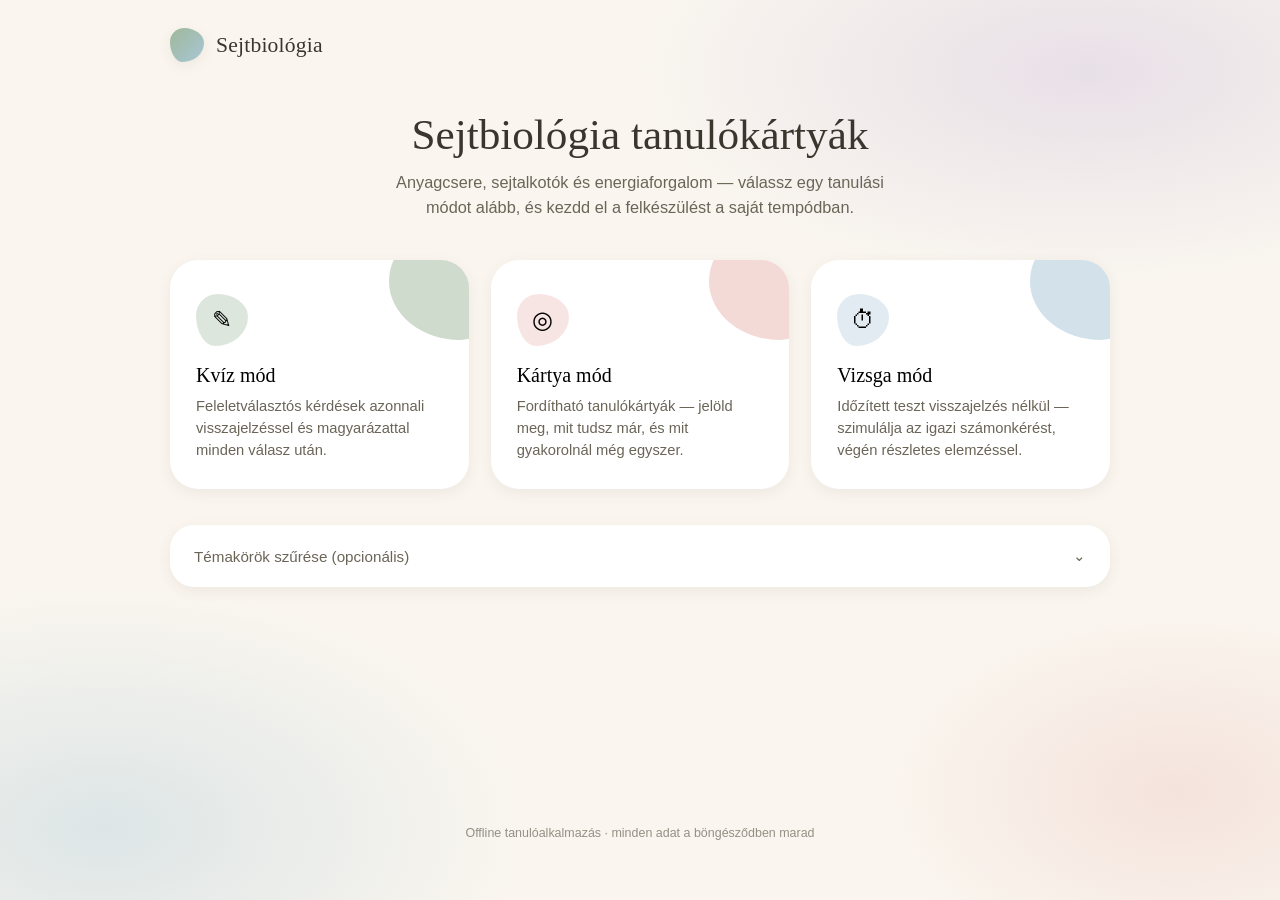
==== index.html @ aa8698a2 "Add files via upload" ====
<!DOCTYPE html>
<html lang="hu">
<head>
<meta charset="UTF-8">
<meta name="viewport" content="width=device-width, initial-scale=1.0, maximum-scale=1">
<title>Sejtbiológia — Tanulókártyák</title>
<style>
  /* ---------- Design tokens ---------- */
  :root{
    --cream:#FAF6EF;
    --cream-2:#F3ECDF;
    --ink:#3A362E;
    --ink-soft:#6b6558;
    --sage:#9FB89A;
    --sage-deep:#7A9B76;
    --blush:#E7B6B0;
    --blush-deep:#D99089;
    --powder:#A8C6D6;
    --powder-deep:#7FA9BE;
    --lavender:#C6B7D9;
    --lavender-deep:#A78FC2;
    --gold:#E0B564;
    --white:#FFFFFF;
    --shadow: 0 10px 30px rgba(80,70,50,0.10);
    --shadow-soft: 0 4px 14px rgba(80,70,50,0.08);
    --radius-blob-1: 42% 58% 63% 37% / 41% 44% 56% 59%;
    --radius-blob-2: 63% 37% 41% 59% / 51% 46% 54% 49%;
    --radius-card: 28px;
    --font-body: -apple-system, "Segoe UI", "Noto Sans", Roboto, Helvetica, Arial, sans-serif;
    --font-display: Georgia, "Iowan Old Style", "Palatino Linotype", "Book Antiqua", serif;
  }

  *{box-sizing:border-box;}
  html,body{height:100%;}
  body{
    margin:0;
    font-family:var(--font-body);
    color:var(--ink);
    background:
      radial-gradient(ellipse 60% 40% at 85% 8%, rgba(199,183,217,0.35), transparent 60%),
      radial-gradient(ellipse 55% 45% at 8% 92%, rgba(168,198,214,0.35), transparent 60%),
      radial-gradient(ellipse 40% 35% at 92% 88%, rgba(231,182,176,0.30), transparent 60%),
      var(--cream);
    min-height:100vh;
    -webkit-font-smoothing:antialiased;
  }

  ::selection{ background: var(--gold); color:var(--ink); }

  button{ font-family:inherit; cursor:pointer; }

  .app{
    max-width:980px;
    margin:0 auto;
    padding:28px 20px 60px;
    min-height:100vh;
    display:flex;
    flex-direction:column;
  }

  /* ---------- Top bar ---------- */
  .topbar{
    display:flex;
    align-items:center;
    justify-content:space-between;
    gap:12px;
    margin-bottom:28px;
  }
  .brand{
    display:flex; align-items:center; gap:12px;
    font-family:var(--font-display);
    font-size:1.35rem;
    letter-spacing:0.2px;
  }
  .brand .dot{
    width:34px;height:34px;border-radius:var(--radius-blob-1);
    background: linear-gradient(135deg, var(--sage), var(--powder));
    flex-shrink:0;
    box-shadow: var(--shadow-soft);
  }
  .home-btn{
    background:var(--white);
    border:1px solid rgba(58,54,46,0.08);
    color:var(--ink-soft);
    padding:9px 18px;
    border-radius:999px;
    font-size:0.88rem;
    box-shadow: var(--shadow-soft);
    transition: transform .15s ease, box-shadow .15s ease;
    display:none;
  }
  .home-btn:hover{ transform: translateY(-1px); box-shadow: var(--shadow); }
  .home-btn.show{ display:inline-flex; align-items:center; gap:6px; }

  .view{ display:none; flex:1; flex-direction:column; }
  .view.active{ display:flex; }
  .fade-in{ animation: fadeIn .35s ease both; }
  @keyframes fadeIn{ from{opacity:0; transform:translateY(6px);} to{opacity:1; transform:translateY(0);} }

  /* ---------- Home / Mode selector ---------- */
  .hero{
    text-align:center;
    margin: 20px 0 40px;
  }
  .hero h1{
    font-family:var(--font-display);
    font-weight:400;
    font-size:clamp(1.9rem, 4.5vw, 2.7rem);
    margin:0 0 10px;
    line-height:1.15;
  }
  .hero p{
    color:var(--ink-soft);
    font-size:1.02rem;
    max-width:520px;
    margin:0 auto;
    line-height:1.55;
  }

  .mode-grid{
    display:grid;
    grid-template-columns: repeat(3, 1fr);
    gap:22px;
    margin-bottom: 36px;
  }
  @media (max-width: 760px){
    .mode-grid{ grid-template-columns: 1fr; }
  }

  .mode-card{
    position:relative;
    border:none;
    padding:34px 26px 28px;
    border-radius: var(--radius-card);
    text-align:left;
    background:var(--white);
    box-shadow: var(--shadow-soft);
    transition: transform .22s ease, box-shadow .22s ease;
    overflow:hidden;
  }
  .mode-card:hover{ transform: translateY(-5px); box-shadow: var(--shadow); }
  .mode-card:focus-visible{ outline:3px solid var(--gold); outline-offset:3px; }

  .mode-card .blob{
    position:absolute;
    width:120px; height:120px;
    border-radius:var(--radius-blob-2);
    top:-40px; right:-40px;
    opacity:0.5;
    z-index:0;
  }
  .mode-card.quiz .blob{ background: var(--sage); }
  .mode-card.flash .blob{ background: var(--blush); }
  .mode-card.exam .blob{ background: var(--powder); }

  .mode-card .icon{
    width:52px; height:52px;
    border-radius:var(--radius-blob-1);
    display:flex; align-items:center; justify-content:center;
    font-size:1.5rem;
    margin-bottom:18px;
    position:relative; z-index:1;
  }
  .mode-card.quiz .icon{ background: rgba(159,184,154,0.35); }
  .mode-card.flash .icon{ background: rgba(231,182,176,0.35); }
  .mode-card.exam .icon{ background: rgba(168,198,214,0.35); }

  .mode-card h3{
    font-family:var(--font-display);
    font-weight:400;
    font-size:1.25rem;
    margin:0 0 8px;
    position:relative; z-index:1;
  }
  .mode-card p{
    color:var(--ink-soft);
    font-size:0.92rem;
    line-height:1.5;
    margin:0;
    position:relative; z-index:1;
  }

  /* topic filter */
  .filter-panel{
    background:var(--white);
    border-radius:24px;
    padding:22px 24px;
    box-shadow: var(--shadow-soft);
    margin-bottom: 10px;
  }
  .filter-panel summary{
    cursor:pointer;
    font-size:0.95rem;
    color:var(--ink-soft);
    list-style:none;
    display:flex; align-items:center; justify-content:space-between;
  }
  .filter-panel summary::-webkit-details-marker{ display:none; }
  .filter-panel summary .chev{ transition: transform .2s ease; }
  .filter-panel[open] summary .chev{ transform: rotate(180deg); }
  .filter-actions{
    display:flex; gap:10px; margin: 14px 0 12px;
    flex-wrap:wrap;
  }
  .chip-btn{
    border:1px solid rgba(58,54,46,0.12);
    background:var(--cream-2);
    color:var(--ink-soft);
    padding:6px 14px;
    border-radius:999px;
    font-size:0.8rem;
  }
  .topic-list{
    display:grid;
    grid-template-columns: repeat(auto-fill, minmax(220px, 1fr));
    gap:8px 14px;
    max-height:260px;
    overflow-y:auto;
    padding-right:6px;
  }
  .topic-item{
    display:flex; align-items:center; gap:9px;
    font-size:0.86rem;
    color:var(--ink);
  }
  .topic-item input{ accent-color: var(--sage-deep); width:16px; height:16px; }
  .topic-item span.count{ color:var(--ink-soft); font-size:0.78rem; }

  /* ---------- Shared: progress ---------- */
  .progress-wrap{
    display:flex; align-items:center; gap:14px;
    margin-bottom:26px;
  }
  .progress-track{
    flex:1; height:8px; border-radius:999px;
    background: var(--cream-2);
    overflow:hidden;
  }
  .progress-fill{
    height:100%; border-radius:999px;
    background: linear-gradient(90deg, var(--sage), var(--powder));
    transition: width .3s ease;
    width:0%;
  }
  .progress-label{ font-size:0.85rem; color:var(--ink-soft); white-space:nowrap; }
  .score-pill{
    background:var(--white); border-radius:999px;
    padding:6px 16px; font-size:0.85rem; color:var(--ink-soft);
    box-shadow: var(--shadow-soft); white-space:nowrap;
  }

  /* ---------- Quiz mode ---------- */
  .quiz-card{
    background:var(--white);
    border-radius:32px;
    padding:38px 34px;
    box-shadow:var(--shadow);
    position:relative;
    display:flex;
    flex-direction:column;
    min-height:640px;
  }
  .quiz-card .tag{
    display:inline-block;
    font-size:0.74rem;
    color:var(--sage-deep);
    background:rgba(159,184,154,0.18);
    padding:4px 12px;
    border-radius:999px;
    margin-bottom:16px;
  }
  .quiz-question{
    font-family:var(--font-display);
    font-size:clamp(1.2rem, 2.6vw, 1.55rem);
    line-height:1.4;
    margin:0 0 26px;
  }
  .card-image{
    display:block;
    width:100%;
    max-height:260px;
    object-fit:contain;
    border-radius:18px;
    background:var(--cream-2);
    margin-bottom:20px;
    box-shadow: var(--shadow-soft);
  }
  .options{
    display:flex; flex-direction:column; gap:12px;
  }
  .option-btn{
    text-align:left;
    background:var(--cream);
    border:1.5px solid transparent;
    border-radius:18px;
    padding:15px 18px;
    font-size:0.98rem;
    line-height:1.45;
    color:var(--ink);
    transition: all .18s ease;
    display:flex; gap:12px; align-items:flex-start;
  }
  .option-btn .letter{
    flex-shrink:0;
    width:26px; height:26px;
    border-radius:50%;
    background:var(--white);
    display:flex; align-items:center; justify-content:center;
    font-size:0.78rem; color:var(--ink-soft);
  }
  .option-btn:hover:not(.correct):not(.incorrect):not([disabled]){
    background:var(--cream-2);
    transform: translateX(2px);
  }
  .option-btn.correct{
    background: rgba(159,184,154,0.28);
    border-color: var(--sage-deep);
  }
  .option-btn.incorrect{
    background: rgba(231,182,176,0.35);
    border-color: var(--blush-deep);
  }
  .option-btn.selected{
    background: rgba(199,183,217,0.32);
    border-color: var(--lavender-deep);
  }
  .option-btn[disabled]{ cursor:default; }

  .feedback-box{
    margin-top:22px;
    padding:16px 18px;
    border-radius:16px;
    background:var(--cream-2);
    font-size:0.9rem;
    line-height:1.55;
    color:var(--ink-soft);
    display:none;
  }
  .feedback-box.show{ display:block; }
  .feedback-box strong{ color:var(--ink); }

  .nav-row{
    display:flex; justify-content:flex-end; margin-top:auto; padding-top:24px;
  }
  .btn{
    border:none;
    padding:12px 26px;
    border-radius:999px;
    font-size:0.92rem;
    font-weight:600;
    color:var(--white);
    background: linear-gradient(120deg, var(--sage-deep), var(--powder-deep));
    box-shadow: var(--shadow-soft);
    transition: transform .15s ease, box-shadow .15s ease, opacity .15s ease;
  }
  .btn:hover{ transform: translateY(-2px); box-shadow: var(--shadow); }
  .btn:disabled{ opacity:0.45; cursor:default; transform:none; box-shadow:none; }
  .btn.secondary{
    background:var(--white);
    color:var(--ink-soft);
    border:1px solid rgba(58,54,46,0.12);
  }
  .btn.ghost{
    background:transparent;
    color:var(--ink-soft);
    border:1px solid rgba(58,54,46,0.15);
    box-shadow:none;
  }

  /* ---------- Results ---------- */
  .results-card{
    background:var(--white);
    border-radius:32px;
    padding:40px 36px;
    box-shadow:var(--shadow);
    text-align:center;
  }
  .results-score{
    font-family:var(--font-display);
    font-size:clamp(2.4rem, 8vw, 3.4rem);
    margin: 6px 0 4px;
  }
  .results-sub{ color:var(--ink-soft); margin-bottom:26px; }
  .results-stats{
    display:flex; justify-content:center; gap:28px;
    margin-bottom:30px; flex-wrap:wrap;
  }
  .stat{ text-align:center; }
  .stat .num{ font-size:1.4rem; font-weight:600; }
  .stat .lbl{ font-size:0.78rem; color:var(--ink-soft); }
  .results-actions{ display:flex; gap:12px; justify-content:center; flex-wrap:wrap; }

  .review-list{ text-align:left; margin-top:28px; }
  .review-item{
    background:var(--cream);
    border-radius:16px;
    padding:16px 18px;
    margin-bottom:12px;
  }
  .review-item .rq{ font-weight:600; margin-bottom:8px; font-size:0.94rem; }
  .review-item .ra{ font-size:0.86rem; color:var(--ink-soft); line-height:1.5; }
  .review-item .ra.wrong{ color:var(--blush-deep); text-decoration: line-through; }
  .review-item .ra.right{ color:var(--sage-deep); font-weight:600; }

  /* ---------- Flashcard mode ---------- */
  .flash-stage{
    display:flex; flex-direction:column; align-items:center;
    flex:1;
    justify-content:center;
    padding: 10px 0 30px;
  }
  .flashcard{
    width:100%;
    max-width:560px;
    height:400px;
    perspective:1400px;
  }
  .flashcard-inner{
    position:relative;
    width:100%; height:100%;
    transition: transform .5s cubic-bezier(.4,.2,.2,1);
    transform-style: preserve-3d;
    cursor:pointer;
  }
  .flashcard.flipped .flashcard-inner{ transform: rotateY(180deg); }
  .flash-face{
    position:absolute; inset:0;
    border-radius:32px;
    backface-visibility:hidden;
    display:flex; flex-direction:column; align-items:center; justify-content:center;
    text-align:center;
    padding:22px 30px 34px;
    box-shadow: var(--shadow);
    overflow-y:auto;
  }
  .flash-face.front{
    background: var(--white);
  }
  .flash-face.back{
    background: linear-gradient(150deg, var(--sage), var(--powder));
    color:var(--white);
    transform: rotateY(180deg);
  }
  .flash-face .eyebrow{
    font-size:0.7rem;
    letter-spacing:0.3px;
    opacity:0.65;
    margin-bottom:8px;
  }
  .flash-face .content{
    font-family:var(--font-display);
    font-size:clamp(1.1rem, 2.6vw, 1.4rem);
    line-height:1.45;
  }
  .flash-face.front .content{
    font-size:clamp(1.35rem, 3.2vw, 1.75rem);
  }
  .flash-face.back .content{ font-family:var(--font-body); font-size:clamp(1.25rem, 3vw, 1.6rem); }
  .flash-hint{
    position:absolute;
    bottom:12px;
    left:0;
    right:0;
    text-align:center;
    font-size:0.7rem;
    color:#B7B2A4;
  }

  .flash-controls{
    display:flex; align-items:center; gap:16px;
    margin-top:28px;
    flex-wrap:wrap;
    justify-content:center;
  }
  .icon-btn{
    width:46px; height:46px;
    border-radius:50%;
    background:var(--white);
    border:1px solid rgba(58,54,46,0.1);
    display:flex; align-items:center; justify-content:center;
    font-size:1.1rem;
    box-shadow: var(--shadow-soft);
    color:var(--ink);
    transition: transform .15s ease;
  }
  .icon-btn:hover{ transform: translateY(-2px); }
  .icon-btn:disabled{ opacity:0.35; }

  .know-btns{ display:flex; gap:10px; }
  .know-btn{
    border:1px solid rgba(58,54,46,0.12);
    background:var(--white);
    padding:9px 16px;
    border-radius:999px;
    font-size:0.83rem;
    color:var(--ink-soft);
  }
  .know-btn.active.learning{ background:rgba(231,182,176,0.35); border-color:var(--blush-deep); color:var(--ink); }
  .know-btn.active.known{ background:rgba(159,184,154,0.32); border-color:var(--sage-deep); color:var(--ink); }

  .flash-toolbar{
    display:flex; justify-content:space-between; align-items:center;
    margin-bottom: 8px; flex-wrap:wrap; gap:10px;
  }
  .toolbar-left{ display:flex; gap:10px; align-items:center; flex-wrap:wrap; }

  /* ---------- Exam setup ---------- */
  .setup-card{
    background:var(--white);
    border-radius:32px;
    padding:36px 34px;
    box-shadow: var(--shadow);
    max-width:520px;
    margin: 10px auto 0;
    text-align:center;
  }
  .setup-card h2{
    font-family:var(--font-display); font-weight:400;
    margin-top:0;
  }
  .qty-grid{
    display:grid; grid-template-columns: repeat(4,1fr);
    gap:10px; margin: 22px 0 26px;
  }
  .qty-btn{
    border:1.5px solid rgba(58,54,46,0.12);
    background:var(--cream);
    border-radius:16px;
    padding:14px 8px;
    font-size:0.95rem;
    font-weight:600;
  }
  .qty-btn.active{ background: rgba(168,198,214,0.35); border-color: var(--powder-deep); }
  .timer-note{ font-size:0.85rem; color:var(--ink-soft); margin-bottom: 26px; }

  /* ---------- Exam running ---------- */
  .exam-timer{
    display:flex; align-items:center; gap:8px;
    background:var(--white);
    padding:8px 16px;
    border-radius:999px;
    box-shadow: var(--shadow-soft);
    font-variant-numeric: tabular-nums;
    font-weight:600;
  }
  .exam-timer.low{ color:var(--blush-deep); }

  .exam-nav-grid{
    display:flex; flex-wrap:wrap; gap:8px;
    margin-top: 24px;
  }
  .exam-dot{
    width:32px; height:32px; border-radius:50%;
    border:1.5px solid rgba(58,54,46,0.15);
    background:var(--white);
    font-size:0.75rem;
    color:var(--ink-soft);
  }
  .exam-dot.answered{ background: rgba(159,184,154,0.35); border-color: var(--sage-deep); color:var(--ink); }
  .exam-dot.current{ outline:2px solid var(--gold); outline-offset:2px; }

  /* ---------- empty state ---------- */
  .empty-state{
    background:var(--white);
    border-radius:28px;
    padding:50px 30px;
    text-align:center;
    box-shadow: var(--shadow-soft);
    color:var(--ink-soft);
  }

  footer.foot{
    text-align:center;
    color: var(--ink-soft);
    font-size:0.78rem;
    margin-top:40px;
    opacity:0.7;
  }

  @media (prefers-reduced-motion: reduce){
    *{ animation-duration:0.01ms !important; transition-duration:0.01ms !important; }
  }

  @media (max-width:600px){
    .quiz-card, .results-card, .setup-card{ padding:26px 20px; }
    .quiz-card{ min-height:560px; }
    .flashcard{ height:400px; }
    .qty-grid{ grid-template-columns: repeat(2,1fr); }
  }
</style>
</head>
<body>
<div class="app">

  <div class="topbar">
    <div class="brand"><span class="dot"></span> Sejtbiológia</div>
    <button class="home-btn" id="homeBtn" onclick="goHome()">← Módválasztó</button>
  </div>

  <!-- HOME -->
  <section class="view active" id="view-home">
    <div class="hero">
      <h1>Sejtbiológia tanulókártyák</h1>
      <p>Anyagcsere, sejtalkotók és energiaforgalom — válassz egy tanulási módot alább, és kezdd el a felkészülést a saját tempódban.</p>
    </div>

    <div class="mode-grid">
      <button class="mode-card quiz" onclick="startModeSelect('quiz')">
        <div class="blob"></div>
        <div class="icon">✎</div>
        <h3>Kvíz mód</h3>
        <p>Feleletválasztós kérdések azonnali visszajelzéssel és magyarázattal minden válasz után.</p>
      </button>
      <button class="mode-card flash" onclick="startModeSelect('flash')">
        <div class="blob"></div>
        <div class="icon">◎</div>
        <h3>Kártya mód</h3>
        <p>Fordítható tanulókártyák — jelöld meg, mit tudsz már, és mit gyakorolnál még egyszer.</p>
      </button>
      <button class="mode-card exam" onclick="startModeSelect('exam')">
        <div class="blob"></div>
        <div class="icon">⏱</div>
        <h3>Vizsga mód</h3>
        <p>Időzített teszt visszajelzés nélkül — szimulálja az igazi számonkérést, végén részletes elemzéssel.</p>
      </button>
    </div>

    <details class="filter-panel" id="filterPanel">
      <summary>Témakörök szűrése (opcionális) <span class="chev">⌄</span></summary>
      <div class="filter-actions">
        <button class="chip-btn" onclick="toggleAllTopics(true)">Összes kijelölése</button>
        <button class="chip-btn" onclick="toggleAllTopics(false)">Kijelölés törlése</button>
      </div>
      <div class="topic-list" id="topicList"></div>
    </details>
  </section>

  <!-- QUIZ MODE -->
  <section class="view" id="view-quiz">
    <div class="progress-wrap">
      <span class="progress-label" id="quizProgressLabel">1 / 10</span>
      <div class="progress-track"><div class="progress-fill" id="quizProgressFill"></div></div>
      <span class="score-pill" id="quizScorePill">Pontszám: 0</span>
    </div>
    <div class="quiz-card">
      <span class="tag" id="quizTag">Témakör</span>
      <img class="card-image" id="quizImage" style="display:none;" alt="Ábra a kérdéshez">
      <p class="quiz-question" id="quizQuestion">Kérdés</p>
      <div class="options" id="quizOptions"></div>
      <div class="feedback-box" id="quizFeedback"></div>
      <div class="nav-row">
        <button class="btn" id="quizNextBtn" onclick="quizNext()" disabled>Következő</button>
      </div>
    </div>
  </section>

  <!-- QUIZ RESULTS -->
  <section class="view" id="view-quiz-results">
    <div class="results-card">
      <div class="progress-label">Eredmény</div>
      <div class="results-score" id="quizFinalScore">0%</div>
      <p class="results-sub" id="quizFinalSub">0 / 0 helyes válasz</p>
      <div class="results-actions">
        <button class="btn" onclick="restartCurrentQuiz()">Újra ezekkel a kérdésekkel</button>
        <button class="btn secondary" onclick="goHome()">Vissza a módválasztóhoz</button>
      </div>
      <div class="review-list" id="quizReviewList"></div>
    </div>
  </section>

  <!-- FLASHCARD MODE -->
  <section class="view" id="view-flash">
    <div class="flash-toolbar">
      <div class="toolbar-left">
        <span class="score-pill" id="flashCounter">1 / 10</span>
        <label style="font-size:0.85rem; color:var(--ink-soft); display:flex; align-items:center; gap:6px;">
          <input type="checkbox" id="flashOnlyLearning" onchange="applyFlashFilter()"> Csak a „még gyakorlom” kártyák
        </label>
      </div>
      <button class="chip-btn" onclick="shuffleFlash()">🔀 Keverés</button>
    </div>
    <div class="flash-stage">
      <div class="flashcard" id="flashcard" onclick="flipFlash()">
        <div class="flashcard-inner" id="flashInner">
          <div class="flash-face front">
            <div class="eyebrow" id="flashTagFront">Témakör</div>
            <img class="card-image" id="flashImage" style="display:none; max-height:70px; margin-bottom:8px;" alt="Ábra a kérdéshez">
            <div class="content" id="flashFront">Kérdés</div>
            <div class="flash-hint">Kattints a megfordításhoz</div>
          </div>
          <div class="flash-face back">
            <div class="eyebrow">Válasz</div>
            <div class="content" id="flashBack">Válasz</div>
          </div>
        </div>
      </div>
      <div class="flash-controls">
        <button class="icon-btn" onclick="flashPrev()" title="Előző">←</button>
        <div class="know-btns">
          <button class="know-btn learning" id="btnLearning" onclick="markFlash('learning')">Még gyakorlom</button>
          <button class="know-btn known" id="btnKnown" onclick="markFlash('known')">Már tudom</button>
        </div>
        <button class="icon-btn" onclick="flashNext()" title="Következő">→</button>
      </div>
    </div>
  </section>

  <!-- EXAM SETUP -->
  <section class="view" id="view-exam-setup">
    <div class="setup-card">
      <h2>Vizsga beállítása</h2>
      <p style="color:var(--ink-soft); font-size:0.92rem;">Válaszd ki, hány kérdésre szeretnél válaszolni. A vizsga alatt nem kapsz azonnali visszajelzést.</p>
      <div class="qty-grid" id="examQtyGrid"></div>
      <div class="timer-note" id="examTimerNote">Időkorlát: —</div>
      <button class="btn" onclick="startExam()">Vizsga indítása</button>
    </div>
  </section>

  <!-- EXAM RUNNING -->
  <section class="view" id="view-exam">
    <div class="progress-wrap">
      <span class="progress-label" id="examProgressLabel">1 / 10</span>
      <div class="progress-track"><div class="progress-fill" id="examProgressFill"></div></div>
      <div class="exam-timer" id="examTimer">--:--</div>
    </div>
    <div class="quiz-card">
      <span class="tag" id="examTag">Témakör</span>
      <img class="card-image" id="examImage" style="display:none;" alt="Ábra a kérdéshez">
      <p class="quiz-question" id="examQuestion">Kérdés</p>
      <div class="options" id="examOptions"></div>
      <div class="nav-row" style="justify-content:space-between;">
        <button class="btn ghost" onclick="examPrev()">Előző</button>
        <button class="btn" id="examNextBtn" onclick="examNext()">Következő</button>
      </div>
    </div>
    <div class="exam-nav-grid" id="examNavGrid"></div>
  </section>

  <!-- EXAM RESULTS -->
  <section class="view" id="view-exam-results">
    <div class="results-card">
      <div class="progress-label">Vizsgaeredmény</div>
      <div class="results-score" id="examFinalScore">0%</div>
      <p class="results-sub" id="examFinalSub">0 / 0 helyes · 00:00</p>
      <div class="results-actions">
        <button class="btn" onclick="goExamSetup()">Új vizsga</button>
        <button class="btn secondary" onclick="goHome()">Vissza a módválasztóhoz</button>
      </div>
      <div class="review-list" id="examReviewList"></div>
    </div>
  </section>

  <footer class="foot">Offline tanulóalkalmazás · minden adat a böngésződben marad</footer>
</div>

<script>
/* =========================================================
   DATA
   ========================================================= */
const CARDS = [{"section": "A sejtek felépítése és működése - Az emberi szervezet sejtes alapjai", "q": "Mi a kurzus témája?", "a": "Az emberi szervezet sejtes alapjai, a sejtek felépítése és működése.", "difficulty": "Easy", "id": 0}, {"section": "A kurzus helye az anatómia-élettan tanulmányokban", "q": "Mit tanul a hallgató a Bevezetés az anatómiába és élettanba tárgyban?", "a": "A sejtek felépítését és anyagcseréjét, a főbb szövettípusokat és jellemzőiket, valamint a mozgásrendszert (csontrendszer és izmok).", "difficulty": "Easy", "id": 1}, {"section": "A kurzus helye az anatómia-élettan tanulmányokban", "q": "Mit tanul a hallgató Anatómia és élettan 1. tárgyban?", "a": "A szabályozást, az idegrendszer működését, a hormonális szabályozást, a vér és keringési rendszer működését, a nyirokrendszert, immunitást és a légzést.", "difficulty": "Easy", "id": 2}, {"section": "A kurzus helye az anatómia-élettan tanulmányokban", "q": "Mit tanul a hallgató Anatómia és élettan 2. tárgyban?", "a": "Az érzékszerveket, a táplálkozást, a kiválasztást, a szaporodást, valamint a stresszt és a megküzdést.", "difficulty": "Easy", "id": 3}, {"section": "Mit fogunk tanulni a sejtekről?", "q": "Milyen témákat foglal magába a sejttananyag?", "a": "Az élő rendszer és szerveződési szintek, a sejtet felépítő anyagok, a sejtalkotók, a genetikai információ és fehérjeszintézis, a sejthártya és anyagforgalom, az energiaforgalom, az aerob és anaerob energiafelszabadítás, valamint a specializálódás és szövetek témaköre.", "difficulty": "Easy", "id": 4}, {"section": "Mit fogunk tanulni a sejtekről?", "q": "Mi a kapcsolat a sejtek tanulmányozásában?", "a": "Felépítés → Működés → Energia → Specializálódás.", "difficulty": "Medium", "id": 5}, {"section": "A biológiai szerveződés szintjei", "q": "Melyek a biológiai szerveződés fő szintjei?", "a": "Atomok és elemek → molekulák és vegyületek → sejtek → szövetek → szervek → szervrendszerek → szervezet/egyed.", "difficulty": "Easy", "id": 6}, {"section": "A biológiai szerveződés szintjei", "q": "Mi a sejt?", "a": "Az élővilág legkisebb, önálló életre képes egysége.", "difficulty": "Easy", "id": 7}, {"section": "Az élő rendszer", "q": "Mit jelent, hogy az élőlény nyílt rendszer?", "a": "Az élőlény folyamatos anyag- és energiakicserélődést folytat környezetével.", "difficulty": "Easy", "id": 8}, {"section": "Az élő rendszer", "q": "Miért fontos az élőlény elhatárolódása a környezettől?", "a": "A belső rend és a szabályozott belső környezet fenntartása miatt.", "difficulty": "Easy", "id": 9}, {"section": "Az élő rendszer", "q": "Mi történik, ha megszűnik az anyag- és energiacsere?", "a": "Az élőlény elpusztul.", "difficulty": "Easy", "id": 10}, {"section": "Az élő rendszer", "q": "Hogyan működik a sejt a környezetével kapcsolatban?", "a": "Folyamatos kapcsolatban áll környezetével és állandó anyagcserét folytat.", "difficulty": "Easy", "id": 11}, {"section": "Mit kell megértenünk a sejtről?", "q": "Milyen alapvető kérdések építik fel a sejttananyagot?", "a": "Miből épül fel a sejt, hogyan határolódik el környezetétől, hogyan történik az anyagok ki- és bejutása, hogyan használ energiát, hogyan állít elő anyagokat, miért különböznek a sejtek egymástól, és hogyan alkotnak szöveteket.", "difficulty": "Easy", "id": 12}, {"section": "A sejtet felépítő anyagok", "q": "Mely fő anyagcsoportok építik fel a sejtet?", "a": "Víz, szervetlen ionok és szerves vegyületek.", "difficulty": "Easy", "id": 13}, {"section": "A víz biológiai szempontból fontos tulajdonságai", "q": "Mennyi az élő rendszerek víztartalma?", "a": "Általában 60-80%.", "difficulty": "Easy", "id": 14}, {"section": "A víz biológiai szempontból fontos tulajdonságai", "q": "Milyen közeg a víz a sejtekben?", "a": "Összefüggő és rugalmas közeget biztosít.", "difficulty": "Easy", "id": 15}, {"section": "A víz biológiai szempontból fontos tulajdonságai", "q": "Milyen anyagok fontos oldószere a víz?", "a": "A poláris anyagoké.", "difficulty": "Easy", "id": 16}, {"section": "A víz biológiai szempontból fontos tulajdonságai", "q": "Milyen szerepet tölt be a víz a szállításban?", "a": "Részt vesz az anyagok szállításában.", "difficulty": "Easy", "id": 17}, {"section": "A víz biológiai szempontból fontos tulajdonságai", "q": "Milyen kémiai reakciókban vesz részt a víz?", "a": "Hidrolízisben és kondenzációs reakciókban.", "difficulty": "Medium", "id": 18}, {"section": "A víz biológiai szempontból fontos tulajdonságai", "q": "Mely fontos szervetlen ionok találhatók a szervezetben?", "a": "Na+, K+, Ca2+, Mg2+, Cl− és foszfátionok.", "difficulty": "Medium", "id": 19}, {"section": "A víz biológiai szempontból fontos tulajdonságai", "q": "Mi a víz szerepe a sejtekben?", "a": "A sejtek alapvető belső közege.", "difficulty": "Easy", "id": 20}, {"section": "Az élő szervezetet felépítő molekulák", "q": "Mi a szénhidrátok fő szerepe?", "a": "Energiaforrásként és energiaraktárként szolgálnak.", "difficulty": "Easy", "id": 21}, {"section": "Az élő szervezetet felépítő molekulák", "q": "Mi a lipidek fő szerepe?", "a": "Membránalkotók és energiaraktárak.", "difficulty": "Easy", "id": 22}, {"section": "Az élő szervezetet felépítő molekulák", "q": "Mi a fehérjék fő szerepe?", "a": "Szerkezet, mozgás, szállítás és enzimműködés.", "difficulty": "Easy", "id": 23}, {"section": "Az élő szervezetet felépítő molekulák", "q": "Mi a nukleotid típusú vegyületek jelentősége?", "a": "Az ATP, DNS és RNS felépítésében vesznek részt.", "difficulty": "Medium", "id": 24}, {"section": "Szénhidrátok", "q": "Mi a szénhidrátok általános szerepe?", "a": "Fontos energiaforrások.", "difficulty": "Easy", "id": 25}, {"section": "Szénhidrátok", "q": "Mik azok a monoszacharidok?", "a": "Egyetlen cukoregységből álló egyszerű szénhidrátok, amelyek 3-7 szénatomot tartalmaznak.", "difficulty": "Medium", "id": 26}, {"section": "Szénhidrátok", "q": "Mi a legfontosabb monoszacharid?", "a": "A hatszénatomos glükóz (szőlőcukor).", "difficulty": "Easy", "id": 27}, {"section": "Szénhidrátok", "q": "Mik azok a diszacharidok?", "a": "Két monoszacharidból felépülő cukrok.", "difficulty": "Easy", "id": 28}, {"section": "Szénhidrátok", "q": "Mondj példát diszacharidokra.", "a": "Szacharóz (répacukor) és laktóz (tejcukor).", "difficulty": "Easy", "id": 29}, {"section": "Szénhidrátok", "q": "Mik azok a poliszacharidok?", "a": "Több száz vagy több ezer monoszacharidból álló makromolekulák.", "difficulty": "Medium", "id": 30}, {"section": "Szénhidrátok", "q": "Mi az állati szervezet fontos szénhidrátraktára?", "a": "A glikogén, amely a májban és a vázizmokban tárolódik.", "difficulty": "Medium", "id": 31}, {"section": "Szénhidrátok", "q": "Mi a glükóz jelentősége?", "a": "A sejtek egyik legfontosabb energiaforrása.", "difficulty": "Easy", "id": 32}, {"section": "Szénhidrátok", "q": "Mi a poliszacharidok monomerje?", "a": "A glükóz.", "difficulty": "Medium", "id": 33}, {"section": "Szénhidrátok", "q": "Mondj példát poliszacharidokra.", "a": "Cellulóz és keményítő.", "difficulty": "Easy", "id": 34}, {"section": "Lipidek", "q": "Mi a neutrális zsírok szerepe?", "a": "Energiaraktárként működnek, valamint hőszigetelő és mechanikai védő szerepet töltenek be.", "difficulty": "Easy", "id": 35}, {"section": "Lipidek", "q": "Mi a szteroidok jelentősége?", "a": "Több hormon kiindulási anyagai.", "difficulty": "Medium", "id": 36}, {"section": "Lipidek", "q": "Mely hormonok származhatnak szteroidokból?", "a": "Kortizon, ösztrogének, progeszteron és tesztoszteron.", "difficulty": "Medium", "id": 37}, {"section": "Lipidek", "q": "Mi a foszfolipidek szerepe?", "a": "A biológiai membránok fontos alkotói.", "difficulty": "Easy", "id": 38}, {"section": "Lipidek", "q": "Mi alkotja a sejtmembrán alapját?", "a": "A foszfolipid kettős réteg.", "difficulty": "Easy", "id": 39}, {"section": "Lipidek", "q": "Milyen oldhatóságú anyagok a lipidek?", "a": "Vízben rosszul oldódó szerves vegyületek.", "difficulty": "Easy", "id": 40}, {"section": "Fehérjék", "q": "Miből épülnek fel a fehérjék?", "a": "Aminosavakból.", "difficulty": "Easy", "id": 41}, {"section": "Fehérjék", "q": "Mit határoz meg a fehérjék szerkezete?", "a": "A működésüket.", "difficulty": "Medium", "id": 42}, {"section": "Fehérjék", "q": "Milyen szerepeket töltenek be a fehérjék?", "a": "Szerkezet, mozgás, szállítás, enzimműködés, receptorfunkció.", "difficulty": "Easy", "id": 43}, {"section": "Fehérjék", "q": "Milyen típusú fehérjék léteznek?", "a": "Szerkezeti fehérjék, enzimek, szállítófehérjék és receptorok.", "difficulty": "Easy", "id": 44}, {"section": "Fehérjék", "q": "Mondj példát fehérjékre.", "a": "Kollagén, hemoglobin, aktin és miozin.", "difficulty": "Easy", "id": 45}, {"section": "Fehérjék", "q": "Miért alapvetőek a fehérjék?", "a": "A sejtek szerkezetében és működésében egyaránt nélkülözhetetlenek.", "difficulty": "Easy", "id": 46}, {"section": "A fehérjék szerkezete", "q": "Mik az egyszerű fehérjék?", "a": "Csak aminosavakból felépülő fehérjék.", "difficulty": "Medium", "id": 47}, {"section": "A fehérjék szerkezete", "q": "Mondj példát egyszerű fehérjére.", "a": "Kollagén vagy aktin.", "difficulty": "Easy", "id": 48}, {"section": "A fehérjék szerkezete", "q": "Mik az összetett fehérjék?", "a": "Aminosavakon kívül nem-fehérje részt is tartalmaznak.", "difficulty": "Medium", "id": 49}, {"section": "A fehérjék szerkezete", "q": "Mondj példát összetett fehérjére.", "a": "Hemoglobin, amely hemcsoportot is tartalmaz.", "difficulty": "Medium", "id": 50}, {"section": "Nukleotid típusú vegyületek", "q": "Miből épül fel egy nukleotid?", "a": "Nitrogéntartalmú bázisból, ötszénatomos cukorból és foszfátcsoportból.", "difficulty": "Medium", "id": 51}, {"section": "Nukleotid típusú vegyületek", "q": "Mi az ATP?", "a": "A sejt közvetlen energiaforrása.", "difficulty": "Easy", "id": 52}, {"section": "Nukleotid típusú vegyületek", "q": "Melyek a fő nukleinsavak?", "a": "DNS és RNS.", "difficulty": "Easy", "id": 53}, {"section": "Nukleotid típusú vegyületek", "q": "Mi a DNS szerepe?", "a": "A genetikai információ tárolása.", "difficulty": "Easy", "id": 54}, {"section": "Nukleotid típusú vegyületek", "q": "Mi az RNS szerepe?", "a": "A fehérjeszintézisben vesz részt.", "difficulty": "Easy", "id": 55}, {"section": "Nukleotid típusú vegyületek", "q": "Mi a nukleotid típusú vegyületek alapvető jelentősége?", "a": "Az energiaátadás és az információtárolás alapjai.", "difficulty": "Medium", "id": 56}, {"section": "A sejtet felépítő anyagok - összefoglalás", "q": "Mi a víz fő szerepe a sejtben?", "a": "Oldószerként működik, részt vesz az anyagszállításban és számos kémiai reakcióban reakciópartnerként szerepel.", "difficulty": "Easy", "id": 57}, {"section": "A sejtet felépítő anyagok - összefoglalás", "q": "Mi a szervetlen ionok fő szerepe?", "a": "Fontosak az elektromos működésben, az enzimek működésében és az ozmózis fenntartásában.", "difficulty": "Medium", "id": 58}, {"section": "A sejtet felépítő anyagok - összefoglalás", "q": "Mi a szénhidrátok szerepe?", "a": "Energiaforrásként és energiaraktárként szolgálnak.", "difficulty": "Easy", "id": 59}, {"section": "A sejtet felépítő anyagok - összefoglalás", "q": "Mi a lipidek szerepe?", "a": "Membránalkotók és energiaraktárak.", "difficulty": "Easy", "id": 60}, {"section": "A sejtet felépítő anyagok - összefoglalás", "q": "Mi a fehérjék szerepe?", "a": "A szerkezet, mozgás, szállítás és enzimműködés alapvető molekulái.", "difficulty": "Easy", "id": 61}, {"section": "A sejtet felépítő anyagok - összefoglalás", "q": "Mi az ATP szerepe?", "a": "A sejt közvetlen energiaforrása.", "difficulty": "Easy", "id": 62}, {"section": "A sejtet felépítő anyagok - összefoglalás", "q": "Mi az RNS szerepe?", "a": "Részt vesz a fehérjeszintézis folyamatában.", "difficulty": "Easy", "id": 63}, {"section": "A sejtet felépítő anyagok - összefoglalás", "q": "Mire van szükség a sejt felépítéséhez és működéséhez?", "a": "Mind szervetlen, mind szerves anyagokra.", "difficulty": "Easy", "id": 64}, {"section": "Makro- és mikrotápanyagok", "q": "Mi alapján különböztetjük meg a makro- és mikrotápanyagokat?", "a": "Az alapján, hogy milyen mennyiségben van rájuk szüksége a szervezetnek.", "difficulty": "Easy", "id": 65}, {"section": "Makro- és mikrotápanyagok", "q": "Mik a makrotápanyagok?", "a": "Olyan tápanyagok, amelyeket a szervezet nagyobb mennyiségben igényel.", "difficulty": "Easy", "id": 66}, {"section": "Makro- és mikrotápanyagok", "q": "Melyek a fő makrotápanyagok?", "a": "Szénhidrátok, zsírok és fehérjék.", "difficulty": "Easy", "id": 67}, {"section": "Makro- és mikrotápanyagok", "q": "Mi a makrotápanyagok szerepe?", "a": "Energiát szolgáltatnak és/vagy építőanyagként hasznosulnak.", "difficulty": "Easy", "id": 68}, {"section": "Makro- és mikrotápanyagok", "q": "Milyen mennyiségben van szükség makrotápanyagokra?", "a": "Általában grammos nagyságrendben.", "difficulty": "Easy", "id": 69}, {"section": "Makro- és mikrotápanyagok", "q": "Mik a mikrotápanyagok?", "a": "Kis mennyiségben szükséges, de nélkülözhetetlen tápanyagok.", "difficulty": "Easy", "id": 70}, {"section": "Makro- és mikrotápanyagok", "q": "Miért fontosak a mikrotápanyagok?", "a": "Szükségesek a normális anyagcseréhez, növekedéshez és szabályozó folyamatokhoz.", "difficulty": "Medium", "id": 71}, {"section": "Makro- és mikrotápanyagok", "q": "Melyek a mikrotápanyagok fő csoportjai?", "a": "Vitaminok, ásványi anyagok és nyomelemek.", "difficulty": "Easy", "id": 72}, {"section": "Makro- és mikrotápanyagok", "q": "Milyen mennyiségben szükségesek a mikrotápanyagok?", "a": "Általában milligrammos vagy mikrogrammos mennyiségben.", "difficulty": "Easy", "id": 73}, {"section": "Makro- és mikrotápanyagok", "q": "Mit nem jelent a \"mikro\" és \"makro\" elnevezés?", "a": "Nem a molekulák méretére utal.", "difficulty": "Easy", "id": 74}, {"section": "Példák makro- és mikrotápanyagokra", "q": "Mondj példát szénhidrátokra.", "a": "Glükóz és keményítő.", "difficulty": "Easy", "id": 75}, {"section": "Példák makro- és mikrotápanyagokra", "q": "Mi a szénhidrátok fő szerepe?", "a": "A szervezet legfontosabb energiaforrásai.", "difficulty": "Easy", "id": 76}, {"section": "Példák makro- és mikrotápanyagokra", "q": "Mondj példát zsírokra.", "a": "Trigliceridek és zsírsavak.", "difficulty": "Easy", "id": 77}, {"section": "Példák makro- és mikrotápanyagokra", "q": "Mi a zsírok szerepe?", "a": "Energiaforrások és membránalkotók.", "difficulty": "Easy", "id": 78}, {"section": "Példák makro- és mikrotápanyagokra", "q": "Mi a fehérjék szerepe a szervezetben?", "a": "Építés, enzimfunkció és szállítás.", "difficulty": "Easy", "id": 79}, {"section": "Példák makro- és mikrotápanyagokra", "q": "Mondj példát vitaminokra.", "a": "A-, C-, D-, E-, K-vitaminok és a B-vitaminok.", "difficulty": "Easy", "id": 80}, {"section": "Példák makro- és mikrotápanyagokra", "q": "Mondj példát ásványi anyagokra.", "a": "Kalcium, magnézium, nátrium és kálium.", "difficulty": "Easy", "id": 81}, {"section": "Példák makro- és mikrotápanyagokra", "q": "Mondj példát nyomelemekre.", "a": "Vas, cink, jód és szelén.", "difficulty": "Easy", "id": 82}, {"section": "Példák makro- és mikrotápanyagokra", "q": "Mi a makro- és mikrotápanyagok közötti legfontosabb különbség?", "a": "Makrotápanyagból sok kell, mikrotápanyagból kevés, de mindkettő nélkülözhetetlen.", "difficulty": "Easy", "id": 83}, {"section": "Az állati sejt felépítése", "q": "Mi biztosítja az állati sejt működését?", "a": "Az elkülönült sejtalkotók összehangolt működése.", "difficulty": "Easy", "id": 84}, {"section": "Az eukarióta sejt", "q": "Milyen típusú sejtek az emberi sejtek?", "a": "Eukarióta sejtek.", "difficulty": "Easy", "id": 85, "img": "[data-uri]"}, {"section": "Az eukarióta sejt", "q": "Mi határolja az eukarióta sejtet?", "a": "Sejthártya.", "difficulty": "Easy", "id": 86}, {"section": "Az eukarióta sejt", "q": "Mit tartalmaz az eukarióta sejt?", "a": "Citoplazmát és elkülönült sejtmagot.", "difficulty": "Easy", "id": 87}, {"section": "Az eukarióta sejt", "q": "Milyen sejtalkotói vannak az eukarióta sejteknek?", "a": "Membránnal határolt sejtalkotók.", "difficulty": "Easy", "id": 88}, {"section": "Az eukarióta sejt", "q": "Milyen sejtek a baktériumok?", "a": "Prokarióta sejtek.", "difficulty": "Easy", "id": 89}, {"section": "Az eukarióta sejt", "q": "Mi a prokarióta sejtek egyik fő jellemzője?", "a": "Nincs elkülönült sejtmagjuk.", "difficulty": "Easy", "id": 90}, {"section": "Az eukarióta sejt", "q": "Mi az eukarióta sejtek egyik legfontosabb jellemzője?", "a": "Elkülönült sejtmaggal és membránnal körülvett sejtalkotókkal rendelkeznek.", "difficulty": "Medium", "id": 91}, {"section": "Az állati sejt fő részei", "q": "Mi jellemző az állati sejt különböző sejtalkotóira?", "a": "Eltérő feladatokat látnak el.", "difficulty": "Easy", "id": 92, "img": "[data-uri]"}, {"section": "A citoplazma és a sejtváz", "q": "Mi a citoplazma?", "a": "A sejt vízben gazdag belső közege.", "difficulty": "Easy", "id": 93}, {"section": "A citoplazma és a sejtváz", "q": "Hol találhatók a sejtalkotók?", "a": "A citoplazmában.", "difficulty": "Easy", "id": 94}, {"section": "A citoplazma és a sejtváz", "q": "Mi zajlik a citoplazmában?", "a": "Számos anyagcsere-folyamat.", "difficulty": "Easy", "id": 95}, {"section": "A citoplazma és a sejtváz", "q": "Mi a sejtváz?", "a": "Fehérjefonalak és fehérjecsövek hálózata.", "difficulty": "Medium", "id": 96}, {"section": "A citoplazma és a sejtváz", "q": "Mi határozza meg a sejtváz?", "a": "A sejt alakját.", "difficulty": "Easy", "id": 97}, {"section": "A citoplazma és a sejtváz", "q": "Milyen folyamatokat segít a sejtváz?", "a": "A sejten belüli szállítást és mozgást.", "difficulty": "Medium", "id": 98}, {"section": "A citoplazma és a sejtváz", "q": "Milyen szerepet játszik a sejtváz a sejtosztódásban?", "a": "Aktívan részt vesz annak lebonyolításában.", "difficulty": "Medium", "id": 99}, {"section": "A sejthártya felépítése 1.", "q": "Miből épül fel a sejthártya?", "a": "Foszfatidokból (foszfolipidekből) álló kettős rétegből.", "difficulty": "Easy", "id": 100, "img": "[data-uri]"}, {"section": "A sejthártya felépítése 1.", "q": "Milyen fehérjék találhatók a sejthártyában?", "a": "Integráns és perifériás fehérjék.", "difficulty": "Medium", "id": 101}, {"section": "A sejthártya felépítése 1.", "q": "Mi a membránfehérjék szerepe?", "a": "Anyagok átjuttatása, megkötése és a membrán működésének biztosítása.", "difficulty": "Medium", "id": 102}, {"section": "A sejthártya felépítése 1.", "q": "Mi a sejtfelszíni szénhidrátláncok szerepe?", "a": "Segítik a sejtek felismerhetőségét.", "difficulty": "Medium", "id": 103, "img": "[data-uri]"}, {"section": "A sejthártya felépítése 1.", "q": "Mi a vércsoportok egyik sejtfelszíni alapja?", "a": "A sejtfelszíni szénhidrátláncok.", "difficulty": "Medium", "id": 104}, {"section": "A sejthártya felépítése 1.", "q": "Mi a koleszterin szerepe a membránban?", "a": "A membrán stabilitásának és folyékonyságának szabályozása.", "difficulty": "Medium", "id": 105}, {"section": "A sejthártya felépítése 1.", "q": "Mi a sejthártya két alapvető funkciója?", "a": "Elhatárolja a sejtet és szabályozza az anyagforgalmat.", "difficulty": "Easy", "id": 106}, {"section": "A sejthártya felépítése 1.", "q": "Miért tekinthető a sejthártya egyszerre határfelületnek és szabályozó rendszernek?", "a": "Mert elválasztja a környezetet a sejttől és ellenőrzi az anyagok forgalmát.", "difficulty": "Medium", "id": 107}, {"section": "A sejthártya felépítése 2. - Ábrafelismerés", "q": "Mit jelölnek a szénhidrátláncok a membránábrán?", "a": "A sejtfelszíni felismerésben szerepet játszó szénhidrátstruktúrákat.", "difficulty": "Medium", "id": 108, "img": "[data-uri]"}, {"section": "A sejthártya felépítése 2. - Ábrafelismerés", "q": "Mit jelölnek a foszfatidok zsírsavláncai?", "a": "A membrán apoláris belső részét alkotó hidrofób részeket.", "difficulty": "Medium", "id": 109}, {"section": "A sejthártya felépítése 2. - Ábrafelismerés", "q": "Mi a foszfolipid poláris része?", "a": "A foszforsavat és szerves bázist tartalmazó hidrofil fej.", "difficulty": "Medium", "id": 110}, {"section": "A sejthártya felépítése 2. - Ábrafelismerés", "q": "Mi az apoláris réteg?", "a": "A foszfolipidek hidrofób zsírsavláncaiból kialakuló membránrész.", "difficulty": "Medium", "id": 111}, {"section": "A sejthártya felépítése 2. - Ábrafelismerés", "q": "Mi az integráns fehérje?", "a": "A membránon áthaladó fehérje.", "difficulty": "Medium", "id": 112}, {"section": "A sejthártya felépítése 2. - Ábrafelismerés", "q": "Mi a perifériás fehérje?", "a": "A membrán felszínéhez kapcsolódó fehérje.", "difficulty": "Medium", "id": 113}, {"section": "A sejthártya felépítése 2. - Ábrafelismerés", "q": "Mi a membránban található koleszterin?", "a": "Szteránvázas lipid, amely a membrán stabilitását szabályozza.", "difficulty": "Medium", "id": 114}, {"section": "A sejthártya felépítése 2. - Ábrafelismerés", "q": "Mi alkotja a membrán kettős rétegét?", "a": "A foszfatidok (foszfolipidek).", "difficulty": "Easy", "id": 115}, {"section": "A biológiai membránok szerepe", "q": "Mi a biológiai membránok egyik alapvető feladata?", "a": "Elkülönítik egymástól a különböző sejtbeli és sejten kívüli tereket.", "difficulty": "Easy", "id": 116, "img": "[data-uri]"}, {"section": "A biológiai membránok szerepe", "q": "Hogyan vesznek részt a membránok az anyagforgalomban?", "a": "Szabályozzák az anyagok be- és kijutását a különböző terek között.", "difficulty": "Medium", "id": 117}, {"section": "A biológiai membránok szerepe", "q": "Milyen szerepet töltenek be a membránok a biokémiai folyamatokban?", "a": "Felületet biztosítanak különböző biokémiai reakciók számára.", "difficulty": "Medium", "id": 118}, {"section": "A biológiai membránok szerepe", "q": "Hogyan vesznek részt a membránok a sejtek közötti kapcsolatokban?", "a": "Lehetővé teszik és szabályozzák a sejtek közötti kapcsolatok kialakulását.", "difficulty": "Medium", "id": 119}, {"section": "A biológiai membránok szerepe", "q": "Az összes biológiai membrán azonos feladatot lát el?", "a": "Nem. Alapfelépítésük hasonló, de funkciójuk eltérő lehet.", "difficulty": "Medium", "id": 120}, {"section": "A biológiai membránok szerepe", "q": "Miért nélkülözhetetlenek a sejthártyák és a belső membránok?", "a": "A sejt működésének alapvető feltételeit biztosítják.", "difficulty": "Easy", "id": 121}, {"section": "A durva és sima felszínű endoplazmatikus retikulum", "q": "Mi a durva felszínű endoplazmatikus retikulum (DER)?", "a": "Olyan membránrendszer, amelynek felszínén riboszómák találhatók.", "difficulty": "Medium", "id": 122}, {"section": "A durva és sima felszínű endoplazmatikus retikulum", "q": "Mi a durva felszínű ER egyik fő feladata?", "a": "A fehérjeszintézis.", "difficulty": "Easy", "id": 123}, {"section": "A durva és sima felszínű endoplazmatikus retikulum", "q": "Miben vesz részt még a durva felszínű ER?", "a": "Az elkészült fehérjék szállításában.", "difficulty": "Medium", "id": 124}, {"section": "A durva és sima felszínű endoplazmatikus retikulum", "q": "Mivel áll kapcsolatban a durva felszínű ER?", "a": "A sejtmaghártyával összefüggő membránrendszer része.", "difficulty": "Medium", "id": 125}, {"section": "A durva és sima felszínű endoplazmatikus retikulum", "q": "Mi a sima felszínű endoplazmatikus retikulum?", "a": "Olyan ER-szakasz, amelynek felszínén nincsenek riboszómák.", "difficulty": "Easy", "id": 126}, {"section": "A durva és sima felszínű endoplazmatikus retikulum", "q": "Mi a sima ER egyik szerepe?", "a": "Anyagok tárolása.", "difficulty": "Easy", "id": 127}, {"section": "A durva és sima felszínű endoplazmatikus retikulum", "q": "Milyen molekulák képzésében vesz részt a sima ER?", "a": "Lipidek képzésében.", "difficulty": "Medium", "id": 128}, {"section": "A durva és sima felszínű endoplazmatikus retikulum", "q": "Mi a sima ER fontos élettani szerepe?", "a": "A méregtelenítés.", "difficulty": "Medium", "id": 129}, {"section": "A durva és sima felszínű endoplazmatikus retikulum", "q": "Mi a fő különbség a durva és sima ER között?", "a": "A durva ER riboszómákat hordoz és fehérjéket termel, a sima ER nem hordoz riboszómát és főleg lipidképzésben, tárolásban és méregtelenítésben vesz részt.", "difficulty": "Medium", "id": 130}, {"section": "A Golgi-készülék és a riboszóma", "q": "Mi a Golgi-készülék?", "a": "Lemezes zsákocskákból álló sejtszervecske.", "difficulty": "Easy", "id": 131}, {"section": "A Golgi-készülék és a riboszóma", "q": "Milyen sejtekben fejlettebb a Golgi-készülék?", "a": "Azokban, amelyek intenzív váladéktermelést végeznek.", "difficulty": "Medium", "id": 132}, {"section": "A Golgi-készülék és a riboszóma", "q": "Mi a Golgi-készülék egyik feladata?", "a": "A fehérjék módosítása.", "difficulty": "Medium", "id": 133}, {"section": "A Golgi-készülék és a riboszóma", "q": "Mi történik a fehérjékkel a Golgi-készülékben?", "a": "Átalakulnak, rendeződnek és csomagolódnak.", "difficulty": "Medium", "id": 134}, {"section": "A Golgi-készülék és a riboszóma", "q": "Mit jelent a Golgi-készülék „becsomagoló” funkciója?", "a": "A fehérjéket és más anyagokat a megfelelő rendeltetési helyre irányítja.", "difficulty": "Medium", "id": 135}, {"section": "A Golgi-készülék és a riboszóma", "q": "Mire készíti elő a Golgi-készülék a fehérjéket?", "a": "A sejtből történő kiválasztásra.", "difficulty": "Medium", "id": 136}, {"section": "A Golgi-készülék és a riboszóma", "q": "Mi a riboszóma?", "a": "A fehérjeszintézis helye.", "difficulty": "Easy", "id": 137}, {"section": "A Golgi-készülék és a riboszóma", "q": "Hol helyezkedhetnek el a riboszómák?", "a": "Szabadon a citoplazmában vagy a durva felszínű ER felszínén.", "difficulty": "Easy", "id": 138}, {"section": "A Golgi-készülék és a riboszóma", "q": "Hogyan készít fehérjét a riboszóma?", "a": "Az mRNS információja alapján kapcsolja össze az aminosavakat.", "difficulty": "Medium", "id": 139}, {"section": "A Golgi-készülék és a riboszóma", "q": "Miért nélkülözhetetlen a riboszóma?", "a": "Fehérjeszintézis nélkül a sejt nem tudna működni.", "difficulty": "Easy", "id": 140}, {"section": "Lizoszómák", "q": "Mik a lizoszómák?", "a": "Lebontó enzimeket tartalmazó membránhólyagok.", "difficulty": "Easy", "id": 141}, {"section": "Lizoszómák", "q": "Mit bontanak le a lizoszómák?", "a": "A sejt által felvett egyes anyagokat.", "difficulty": "Easy", "id": 142}, {"section": "Lizoszómák", "q": "Milyen sejtalkotókat távolítanak el a lizoszómák?", "a": "Károsodott vagy elöregedett sejtalkotókat.", "difficulty": "Medium", "id": 143}, {"section": "Lizoszómák", "q": "Mi történik a lebontott anyagok hasznos részeivel?", "a": "Visszakerülhetnek a sejt anyagcseréjébe.", "difficulty": "Medium", "id": 144}, {"section": "Lizoszómák", "q": "Mi történik a nem hasznosítható anyagokkal?", "a": "A sejt exocitózissal leadhatja őket.", "difficulty": "Medium", "id": 145}, {"section": "Lizoszómák", "q": "Miért tekinthetők a lizoszómák újrahasznosító rendszernek?", "a": "Mert lebontják és újra felhasználhatóvá teszik a sejt egyes alkotóit.", "difficulty": "Medium", "id": 146}, {"section": "Mitokondrium és ATP", "q": "Hol zajlik az energiatermelő folyamatok jelentős része?", "a": "A mitokondriumban.", "difficulty": "Easy", "id": 147, "img": "[data-uri]"}, {"section": "Mitokondrium és ATP", "q": "Mi képződik a tápanyagok energiájából?", "a": "ATP.", "difficulty": "Easy", "id": 148}, {"section": "Mitokondrium és ATP", "q": "Mit használnak fel az aerob folyamatok?", "a": "Oxigént.", "difficulty": "Easy", "id": 149}, {"section": "Mitokondrium és ATP", "q": "Milyen végtermékek keletkeznek aerob lebontás során?", "a": "Szén-dioxid és víz.", "difficulty": "Easy", "id": 150}, {"section": "Mitokondrium és ATP", "q": "Mely sejtekben található sok mitokondrium?", "a": "A nagy energiaigényű sejtekben, például szívizom- és vázizomsejtekben.", "difficulty": "Medium", "id": 151}, {"section": "Mitokondrium és ATP", "q": "Mi az ATP?", "a": "A sejt közvetlenül felhasználható energiaforrása.", "difficulty": "Easy", "id": 152}, {"section": "A sejtmag és a genetikai információ", "q": "Mi határolja a sejtmagot?", "a": "Kettős maghártya.", "difficulty": "Easy", "id": 153}, {"section": "A sejtmag és a genetikai információ", "q": "Hol található a DNS legnagyobb része?", "a": "A sejtmagban.", "difficulty": "Easy", "id": 154}, {"section": "A sejtmag és a genetikai információ", "q": "Mit hordoz a DNS?", "a": "Az örökítőanyagot.", "difficulty": "Easy", "id": 155}, {"section": "A sejtmag és a genetikai információ", "q": "Hogyan irányítja a sejtmag a sejt működését?", "a": "A genetikai információ segítségével.", "difficulty": "Medium", "id": 156}, {"section": "A sejtmag és a genetikai információ", "q": "Mi található általában a sejtmagban?", "a": "Egy vagy több sejtmagvacska.", "difficulty": "Easy", "id": 157}, {"section": "A sejtmag és a genetikai információ", "q": "Mi a sejtmagvacska feladata?", "a": "A riboszómák alkotórészeinek képzése és összeszerelése.", "difficulty": "Medium", "id": 158}, {"section": "Fehérjék előállítása és továbbítása", "q": "Mi alapján történik a fehérjeszintézis?", "a": "Genetikai információ alapján.", "difficulty": "Easy", "id": 159, "img": "[data-uri]"}, {"section": "Fehérjék előállítása és továbbítása", "q": "Milyen kapcsolat van a sejtmag és a riboszóma között?", "a": "A sejtmag információja alapján a riboszóma fehérjét készít.", "difficulty": "Medium", "id": 160}, {"section": "Fehérjék előállítása és továbbítása", "q": "Hova kerülnek a durva ER-ben képződött fehérjék?", "a": "Membránhólyagokba.", "difficulty": "Medium", "id": 161}, {"section": "Fehérjék előállítása és továbbítása", "q": "Mit csinál a Golgi-készülék a fehérjékkel?", "a": "Módosítja, rendezi és becsomagolja őket.", "difficulty": "Medium", "id": 162}, {"section": "Fehérjék előállítása és továbbítása", "q": "Hogyan jutnak a fehérjék végső helyükre?", "a": "Membránhólyagok segítségével.", "difficulty": "Medium", "id": 163}, {"section": "A fehérjeszintézis jelentősége", "q": "Mi történik a fehérjeszintézis során?", "a": "A sejt aminosavakból fehérjét állít elő a genetikai információ alapján.", "difficulty": "Medium", "id": 164}, {"section": "A fehérjeszintézis jelentősége", "q": "Hol zajlik a fehérjeszintézis?", "a": "A riboszómákon.", "difficulty": "Easy", "id": 165}, {"section": "A fehérjeszintézis jelentősége", "q": "Mi az enzimek szerepe?", "a": "Gyorsítják a sejtek biokémiai reakcióit.", "difficulty": "Medium", "id": 166}, {"section": "A fehérjeszintézis jelentősége", "q": "Mi a szerkezeti fehérjék szerepe?", "a": "Szövetek és szervek felépítése.", "difficulty": "Easy", "id": 167}, {"section": "A fehérjeszintézis jelentősége", "q": "Mely fehérjék teszik lehetővé az izomösszehúzódást?", "a": "Az aktin és a miozin.", "difficulty": "Easy", "id": 168}, {"section": "A fehérjeszintézis jelentősége", "q": "Mi a hemoglobin feladata?", "a": "Gázok szállítása a vérben.", "difficulty": "Easy", "id": 169}, {"section": "A fehérjeszintézis jelentősége", "q": "Milyen további szerepük lehet a fehérjéknek?", "a": "Védekezés és szabályozás.", "difficulty": "Medium", "id": 170}, {"section": "A sejt belső membránjainak kapcsolata", "q": "Hogyan kapcsolódnak egymáshoz a sejt belső membránrendszerei?", "a": "A sejtmaghártya, az endoplazmatikus retikulum, a Golgi-készülék, a membránhólyagok és a sejthártya funkcionális kapcsolatban állnak egymással.", "difficulty": "Medium", "id": 171}, {"section": "A sejt belső membránjainak kapcsolata", "q": "Mi a fehérjék útja a sejten belül?", "a": "Sejtmag → riboszóma → durva felszínű ER → Golgi-készülék → membránhólyag → sejtfelszín vagy exocitózis.", "difficulty": "Hard", "id": 172, "img": "[data-uri]"}, {"section": "A sejt belső membránjainak kapcsolata", "q": "Miért fontos a membránrendszerek együttműködése?", "a": "Lehetővé teszi az anyagok szintézisét, módosítását, szállítását és kiválasztását.", "difficulty": "Medium", "id": 173}, {"section": "A sejtalkotók együttműködése - összefoglalás", "q": "Hol található a genetikai információ?", "a": "A sejtmagban.", "difficulty": "Easy", "id": 174}, {"section": "A sejtalkotók együttműködése - összefoglalás", "q": "Mi a riboszómák feladata?", "a": "Fehérjék előállítása.", "difficulty": "Easy", "id": 175}, {"section": "A sejtalkotók együttműködése - összefoglalás", "q": "Mi történik a durva felszínű ER-ben?", "a": "Az újonnan képződött fehérjék további feldolgozása és szállítása.", "difficulty": "Medium", "id": 176}, {"section": "A sejtalkotók együttműködése - összefoglalás", "q": "Mi a Golgi-készülék szerepe?", "a": "A fehérjék módosítása és csomagolása.", "difficulty": "Medium", "id": 177}, {"section": "A sejtalkotók együttműködése - összefoglalás", "q": "Mi a membránhólyagok feladata?", "a": "A fehérjék rendeltetési helyre történő szállítása.", "difficulty": "Medium", "id": 178}, {"section": "A sejtalkotók együttműködése - összefoglalás", "q": "Mi az exocitózis szerepe ebben a folyamatban?", "a": "A váladék vagy fehérje sejtből való kijuttatása.", "difficulty": "Medium", "id": 179}, {"section": "A sejtalkotók együttműködése - összefoglalás", "q": "Mire van szükség a teljes folyamat során?", "a": "ATP-re.", "difficulty": "Easy", "id": 180}, {"section": "A sejtalkotók együttműködése - összefoglalás", "q": "Mi jellemzi a sejtműködést?", "a": "A különböző sejtalkotók összehangolt együttműködése.", "difficulty": "Medium", "id": 181}, {"section": "A sejtek anyagfelvétele és anyagleadása", "q": "Mi szabályozza a sejtek anyagforgalmát?", "a": "A sejthártya.", "difficulty": "Easy", "id": 182}, {"section": "A sejtek anyagfelvétele és anyagleadása", "q": "Miért fontos a sejthártya szelektív áteresztőképessége?", "a": "Mert meghatározza, mely anyagok és milyen módon jutnak át rajta.", "difficulty": "Medium", "id": 183}, {"section": "Transzportfolyamatok a sejthártyán át", "q": "Mik a transzportfolyamatok?", "a": "A sejthártyán keresztül zajló anyagmozgások.", "difficulty": "Easy", "id": 184}, {"section": "Transzportfolyamatok a sejthártyán át", "q": "Igényel-e energiát a passzív transzport?", "a": "Nem igényel közvetlen ATP-felhasználást.", "difficulty": "Easy", "id": 185}, {"section": "Transzportfolyamatok a sejthártyán át", "q": "Igényel-e energiát az aktív transzport?", "a": "Igen, ATP-t használ.", "difficulty": "Easy", "id": 186}, {"section": "Transzportfolyamatok a sejthártyán át", "q": "Mire szolgál a membránáthelyezéssel járó transzport?", "a": "Nagyobb molekulák és részecskék mozgatására.", "difficulty": "Medium", "id": 187}, {"section": "Transzportfolyamatok a sejthártyán át", "q": "Mi a transzportfolyamatok jelentősége?", "a": "Fenntartják a sejt belső környezetét és biztosítják az anyagforgalmat.", "difficulty": "Medium", "id": 188}, {"section": "Passzív transzport", "q": "Mi a passzív transzport?", "a": "ATP felhasználása nélkül végbemenő anyagmozgás.", "difficulty": "Easy", "id": 189}, {"section": "Passzív transzport", "q": "Milyen irányban mozognak az anyagok passzív transzport során?", "a": "Nagyobb koncentrációjú helyről kisebb koncentrációjú hely felé.", "difficulty": "Easy", "id": 190}, {"section": "Passzív transzport", "q": "Melyek a passzív transzport fő típusai?", "a": "Egyszerű diffúzió, facilitált diffúzió és ozmózis.", "difficulty": "Medium", "id": 191, "img": "[data-uri]"}, {"section": "Passzív transzport", "q": "Mi az egyszerű diffúzió?", "a": "Molekulák spontán mozgása koncentrációgradiens mentén.", "difficulty": "Medium", "id": 192}, {"section": "Passzív transzport", "q": "Mi az egyszerű diffúzió példája?", "a": "Az oxigén és a szén-dioxid membránon keresztüli mozgása.", "difficulty": "Easy", "id": 193}, {"section": "Passzív transzport", "q": "Mi a facilitált diffúzió?", "a": "Fehérjék segítségével végbemenő passzív anyagtranszport.", "difficulty": "Medium", "id": 194}, {"section": "Passzív transzport", "q": "Mi a facilitált diffúzió példája?", "a": "Ionok mozgása csatornafehérjéken keresztül.", "difficulty": "Medium", "id": 195}, {"section": "Passzív transzport", "q": "Mi hajtja a passzív transzportot?", "a": "A koncentrációkülönbségből származó hajtóerő.", "difficulty": "Medium", "id": 196}, {"section": "Ozmózis és a sejtek vízháztartása", "q": "Mi az ozmózis?", "a": "A víz passzív mozgása féligáteresztő membránon keresztül.", "difficulty": "Easy", "id": 197}, {"section": "Ozmózis és a sejtek vízháztartása", "q": "Mi határozza meg a vízmozgás irányát?", "a": "Az oldott anyagok koncentrációkülönbsége.", "difficulty": "Medium", "id": 198}, {"section": "Ozmózis és a sejtek vízháztartása", "q": "Mi történik hígabb környezetben?", "a": "A sejt vizet vesz fel.", "difficulty": "Easy", "id": 199}, {"section": "Ozmózis és a sejtek vízháztartása", "q": "Mi történik töményebb környezetben?", "a": "A sejt vizet veszít.", "difficulty": "Easy", "id": 200}, {"section": "Ozmózis és a sejtek vízháztartása", "q": "Hogyan változhat a sejt térfogata ozmózis során?", "a": "Nőhet vagy csökkenhet a vízmozgás irányától függően.", "difficulty": "Medium", "id": 201}, {"section": "Ozmózis és a sejtek vízháztartása", "q": "Mi a hemolízis?", "a": "A vörösvértest szétesése túlzott vízfelvétel következtében.", "difficulty": "Medium", "id": 202}, {"section": "Aktív transzport", "q": "Mi az aktív transzport?", "a": "ATP felhasználásával végbemenő anyagtranszport.", "difficulty": "Easy", "id": 203}, {"section": "Aktív transzport", "q": "Kik végzik az aktív transzportot?", "a": "Membránfehérjék.", "difficulty": "Medium", "id": 204}, {"section": "Aktív transzport", "q": "Mi teszi lehetővé az aktív transzportot?", "a": "Az ATP-ből származó energia.", "difficulty": "Medium", "id": 205}, {"section": "Aktív transzport", "q": "Milyen irányban mozoghatnak az anyagok aktív transzport során?", "a": "A koncentrációkülönbséggel ellentétes irányban is.", "difficulty": "Medium", "id": 206}, {"section": "Aktív transzport", "q": "Mi az aktív transzport legismertebb példája?", "a": "A Na+-K+-pumpa.", "difficulty": "Easy", "id": 207, "img": "[data-uri]"}, {"section": "Aktív transzport", "q": "Mi az aktív transzport jelentősége?", "a": "A belső egyensúly és az ioneloszlás fenntartása.", "difficulty": "Medium", "id": 208}, {"section": "Aktív transzport", "q": "Mely sejttípusok működéséhez különösen fontos az aktív transzport?", "a": "Az ideg- és izomsejtekéhez.", "difficulty": "Medium", "id": 209}, {"section": "Membránáthelyezéssel járó transzport", "q": "Milyen anyagok mozgatására alkalmas a membránáthelyezéssel járó transzport?", "a": "Nagy molekulák, részecskék és folyadékcseppek mozgatására.", "difficulty": "Medium", "id": 210}, {"section": "Membránáthelyezéssel járó transzport", "q": "Mi az endocitózis?", "a": "Anyagfelvétel a sejtbe membránhólyagok segítségével.", "difficulty": "Easy", "id": 211, "img": "[data-uri]"}, {"section": "Membránáthelyezéssel járó transzport", "q": "Mi az exocitózis?", "a": "Anyagleadás a sejtből membránhólyagok segítségével.", "difficulty": "Easy", "id": 212}, {"section": "Membránáthelyezéssel járó transzport", "q": "Milyen anyagok kerülhetnek be endocitózissal?", "a": "Nagyobb fehérjék, részecskék és folyadékcseppek.", "difficulty": "Medium", "id": 213}, {"section": "Membránáthelyezéssel járó transzport", "q": "Milyen anyagok adhatók le exocitózissal?", "a": "Hormonok, enzimek és ingerületátvivő anyagok.", "difficulty": "Medium", "id": 214}, {"section": "Membránáthelyezéssel járó transzport", "q": "Igényel-e energiát az endocitózis és exocitózis?", "a": "Igen, ATP-t igényelnek.", "difficulty": "Easy", "id": 215}, {"section": "A sejtek anyag- és energiaforgalma", "q": "Mi a sejt működésének két alapvető anyagcsere-folyamata?", "a": "A felépítő és a lebontó folyamatok.", "difficulty": "Easy", "id": 216}, {"section": "Felépítő és lebontó folyamatok", "q": "Mi történik a felépítő folyamatok során?", "a": "Kisebb molekulákból nagyobb és összetettebb molekulák képződnek.", "difficulty": "Easy", "id": 217}, {"section": "Felépítő és lebontó folyamatok", "q": "Energiaigényesek-e a felépítő folyamatok?", "a": "Igen.", "difficulty": "Easy", "id": 218}, {"section": "Felépítő és lebontó folyamatok", "q": "Mi a fehérjeszintézis anyagcsere szempontból?", "a": "Felépítő folyamat.", "difficulty": "Medium", "id": 219}, {"section": "Felépítő és lebontó folyamatok", "q": "Mi a glikogénképzés?", "a": "Glükózból történő poliszacharid-felépítés.", "difficulty": "Medium", "id": 220}, {"section": "Felépítő és lebontó folyamatok", "q": "Mi történik a lebontó folyamatok során?", "a": "Nagy molekulák kisebb molekulákra bomlanak.", "difficulty": "Easy", "id": 221}, {"section": "Felépítő és lebontó folyamatok", "q": "Mi szabadul fel lebontás során?", "a": "Energia.", "difficulty": "Easy", "id": 222}, {"section": "Felépítő és lebontó folyamatok", "q": "Mire használja a sejt a felszabaduló energia egy részét?", "a": "ATP képzésére.", "difficulty": "Easy", "id": 223}, {"section": "Felépítő és lebontó folyamatok", "q": "Mit jelent, hogy az ember heterotróf élőlény?", "a": "A táplálék szerves anyagaiból építi fel saját anyagait és azok lebontásából nyer energiát.", "difficulty": "Medium", "id": 224}, {"section": "Az ATP a sejt közvetlen energiaforrása", "q": "Mi az ATP?", "a": "Az ATP (adenozin-trifoszfát) a sejtek közvetlenül felhasználható energiaforrása. A sejt a legtöbb energiaigényes folyamatát ATP segítségével végzi.", "difficulty": "Easy", "id": 225}, {"section": "Az ATP a sejt közvetlen energiaforrása", "q": "Miért nevezik az ATP-t a sejt energiapénzének?", "a": "Mert a sejtek a kémiai energiát ATP formájában tárolják és használják fel különböző életfolyamataik működtetésére.", "difficulty": "Easy", "id": 226}, {"section": "Az ATP a sejt közvetlen energiaforrása", "q": "Miből épül fel az ATP?", "a": "Adenin nevű nitrogénbázisból, ribóz cukorból és három foszfátcsoportból.", "difficulty": "Medium", "id": 227}, {"section": "Az ATP a sejt közvetlen energiaforrása", "q": "Hol található az ATP energiája?", "a": "Elsősorban a foszfátcsoportok közötti nagy energiájú kémiai kötésekben.", "difficulty": "Medium", "id": 228}, {"section": "Az ATP a sejt közvetlen energiaforrása", "q": "Hogyan szabadul fel energia az ATP-ből?", "a": "Amikor a harmadik foszfátcsoport leválik az ATP-ről, ATP-ből ADP (adenozin-difoszfát) keletkezik és energia szabadul fel.", "difficulty": "Medium", "id": 229}, {"section": "Az ATP a sejt közvetlen energiaforrása", "q": "Mi az ADP?", "a": "Az ATP lebomlásakor keletkező adenozin-difoszfát, amely két foszfátcsoportot tartalmaz.", "difficulty": "Medium", "id": 230}, {"section": "Az ATP a sejt közvetlen energiaforrása", "q": "Hogyan képződik újra ATP?", "a": "Az ADP egy foszfátcsoport felvételével ATP-vé alakul vissza, ami energiát igényel.", "difficulty": "Hard", "id": 231}, {"section": "Az ATP a sejt közvetlen energiaforrása", "q": "Miért van szükség ATP-re a sejtekben?", "a": "Az ATP biztosítja a sejtek energiaigényes folyamataihoz szükséges energiát.", "difficulty": "Easy", "id": 232}, {"section": "Az ATP a sejt közvetlen energiaforrása", "q": "Mire használják fel a sejtek az ATP energiáját?", "a": "Anyagok szállítására, izomösszehúzódásra, fehérjeszintézisre, sejtosztódásra és egyéb energiaigényes folyamatokra.", "difficulty": "Medium", "id": 233, "img": "[data-uri]"}, {"section": "Az ATP a sejt közvetlen energiaforrása", "q": "Mi a kapcsolat az ATP és az aktív transzport között?", "a": "Az aktív transzport ATP energiáját használja fel az anyagok koncentrációgradienssel szembeni mozgatására.", "difficulty": "Medium", "id": 234}, {"section": "Az ATP a sejt közvetlen energiaforrása", "q": "Mi a kapcsolat az ATP és a fehérjeszintézis között?", "a": "A fehérjék előállítása energiaigényes folyamat, amelyhez ATP szükséges.", "difficulty": "Medium", "id": 235}, {"section": "Az ATP a sejt közvetlen energiaforrása", "q": "Mi a kapcsolat az ATP és az izomösszehúzódás között?", "a": "Az izomrostok összehúzódásához és elernyedéséhez közvetlenül ATP szükséges.", "difficulty": "Medium", "id": 236}, {"section": "Az ATP a sejt közvetlen energiaforrása", "q": "Miért kell az ATP-nek folyamatosan újraképződnie?", "a": "Mert a sejtek állandóan felhasználják, és készlete nagyon kicsi.", "difficulty": "Medium", "id": 237}, {"section": "Az ATP a sejt közvetlen energiaforrása", "q": "A sejtek nagy mennyiségben tárolják-e az ATP-t?", "a": "Nem, az ATP folyamatosan képződik és folyamatosan felhasználódik.", "difficulty": "Medium", "id": 238}, {"section": "Az ATP a sejt közvetlen energiaforrása", "q": "Honnan származik az ATP képzéséhez szükséges energia?", "a": "A tápanyagok lebontásából felszabaduló energiából.", "difficulty": "Medium", "id": 239}, {"section": "Az ATP a sejt közvetlen energiaforrása", "q": "Mely tápanyagok szolgáltathatnak energiát ATP-képzéshez?", "a": "Szénhidrátok, zsírok és bizonyos esetekben fehérjék.", "difficulty": "Medium", "id": 240}, {"section": "Az ATP a sejt közvetlen energiaforrása", "q": "Mi a sejtek legfontosabb energiaforrása ATP-termelés szempontjából?", "a": "A glükóz.", "difficulty": "Easy", "id": 241}, {"section": "Az ATP a sejt közvetlen energiaforrása", "q": "Hol történik az ATP-termelés jelentős része?", "a": "A mitokondriumokban.", "difficulty": "Easy", "id": 242}, {"section": "Az ATP a sejt közvetlen energiaforrása", "q": "Miért található sok mitokondrium az izomsejtekben?", "a": "Mert az izomműködés sok ATP-t igényel.", "difficulty": "Medium", "id": 243}, {"section": "Az ATP a sejt közvetlen energiaforrása", "q": "Miért található sok mitokondrium a szívizomsejtekben?", "a": "Mert a szív folyamatos működése állandó és nagy energiaellátást igényel.", "difficulty": "Medium", "id": 244}, {"section": "Az ATP a sejt közvetlen energiaforrása", "q": "Mi a kapcsolat a lebontó folyamatok és az ATP között?", "a": "A lebontó folyamatok energiát szabadítanak fel, amely ATP képzésére fordítható.", "difficulty": "Medium", "id": 245}, {"section": "Az ATP a sejt közvetlen energiaforrása", "q": "Mi a kapcsolat a felépítő folyamatok és az ATP között?", "a": "A felépítő folyamatok ATP-t használnak fel energiaforrásként.", "difficulty": "Medium", "id": 246}, {"section": "Az ATP a sejt közvetlen energiaforrása", "q": "Miért tekinthető az ATP közvetlen energiaforrásnak?", "a": "Mert a sejtek az energiaigényes folyamatokat közvetlenül az ATP lebontásából származó energiával hajtják végre.", "difficulty": "Medium", "id": 247}, {"section": "Az ATP a sejt közvetlen energiaforrása", "q": "Mi történik ATP hiányában?", "a": "A sejt energiaigényes folyamatai leállnak, ami a sejtműködés súlyos zavarához vezet.", "difficulty": "Hard", "id": 248}, {"section": "Az ATP a sejt közvetlen energiaforrása", "q": "Mi a legfontosabb összefoglaló állítás az ATP-ről?", "a": "Az ATP a sejt közvetlen energiaforrása, amely folyamatosan képződik a tápanyagok lebontásából és folyamatosan felhasználódik a sejtműködés során.", "difficulty": "Easy", "id": 249}, {"section": "Aerob és anaerob energiafelszabadítás", "q": "Mi az energiafelszabadítás két alapvető módja?", "a": "Az aerob és az anaerob energiafelszabadítás.", "difficulty": "Easy", "id": 250}, {"section": "Aerob és anaerob energiafelszabadítás", "q": "Mi az aerob energiafelszabadítás?", "a": "Oxigén jelenlétében zajló energiatermelő folyamat.", "difficulty": "Easy", "id": 251}, {"section": "Aerob és anaerob energiafelszabadítás", "q": "Mi az anaerob energiafelszabadítás?", "a": "Olyan energiatermelő folyamat, amely nem használ fel közvetlenül oxigént.", "difficulty": "Easy", "id": 252}, {"section": "Aerob és anaerob energiafelszabadítás", "q": "Melyik energiafelszabadítás hatékonyabb?", "a": "Az aerob energ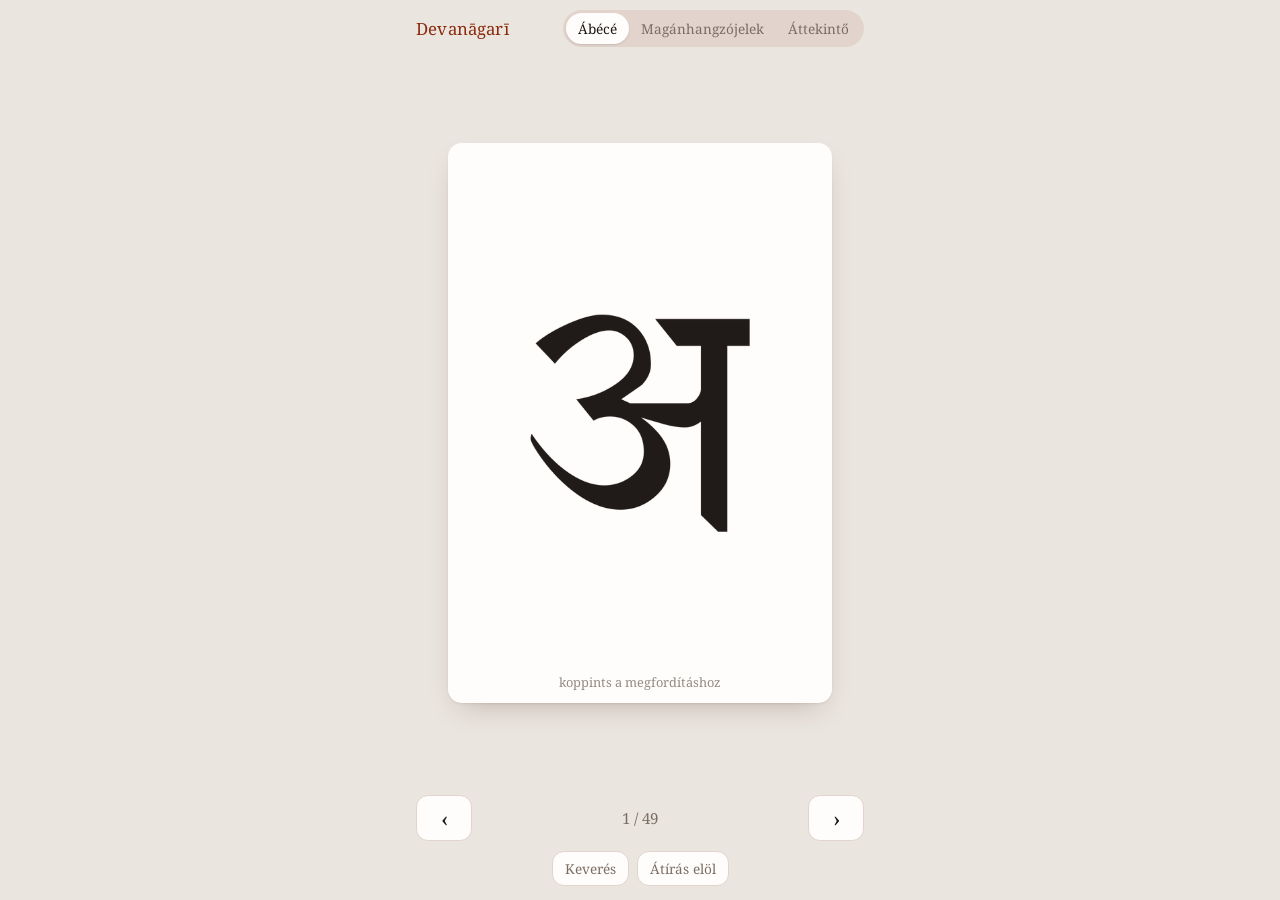
